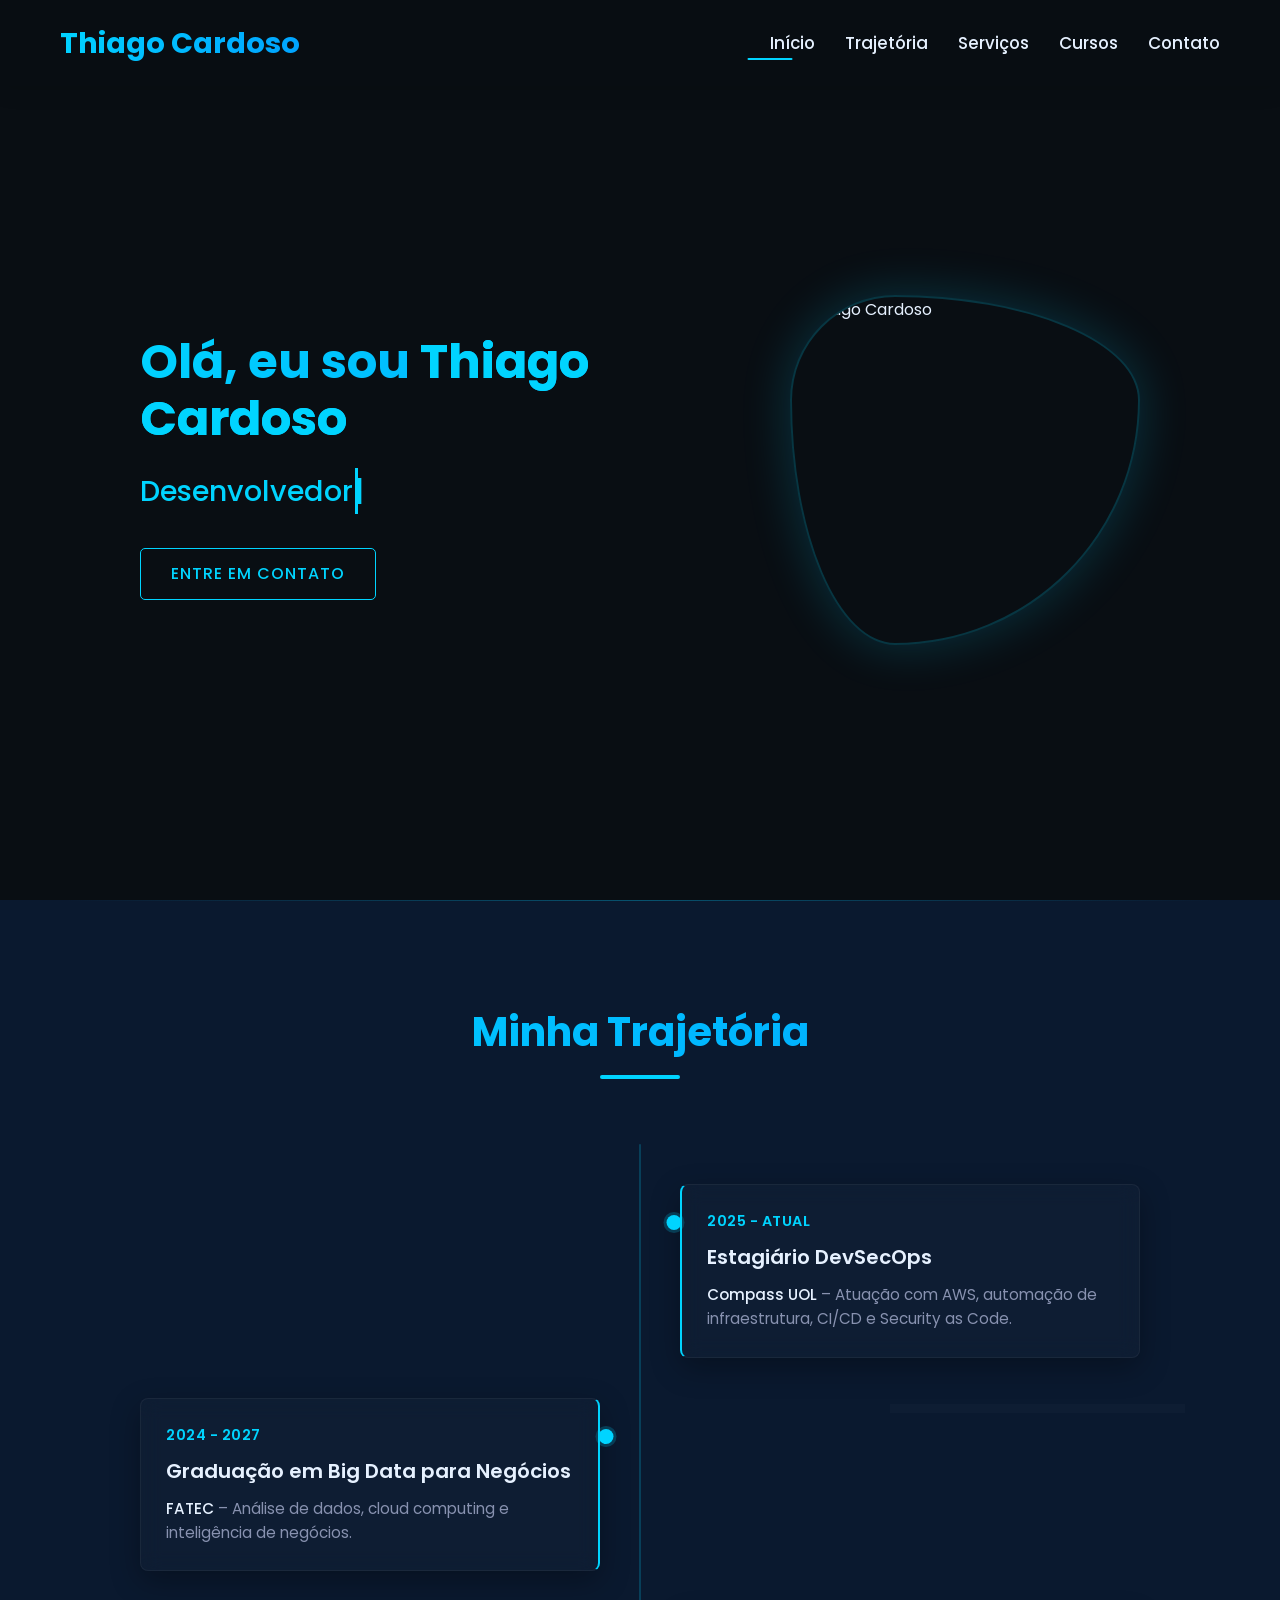
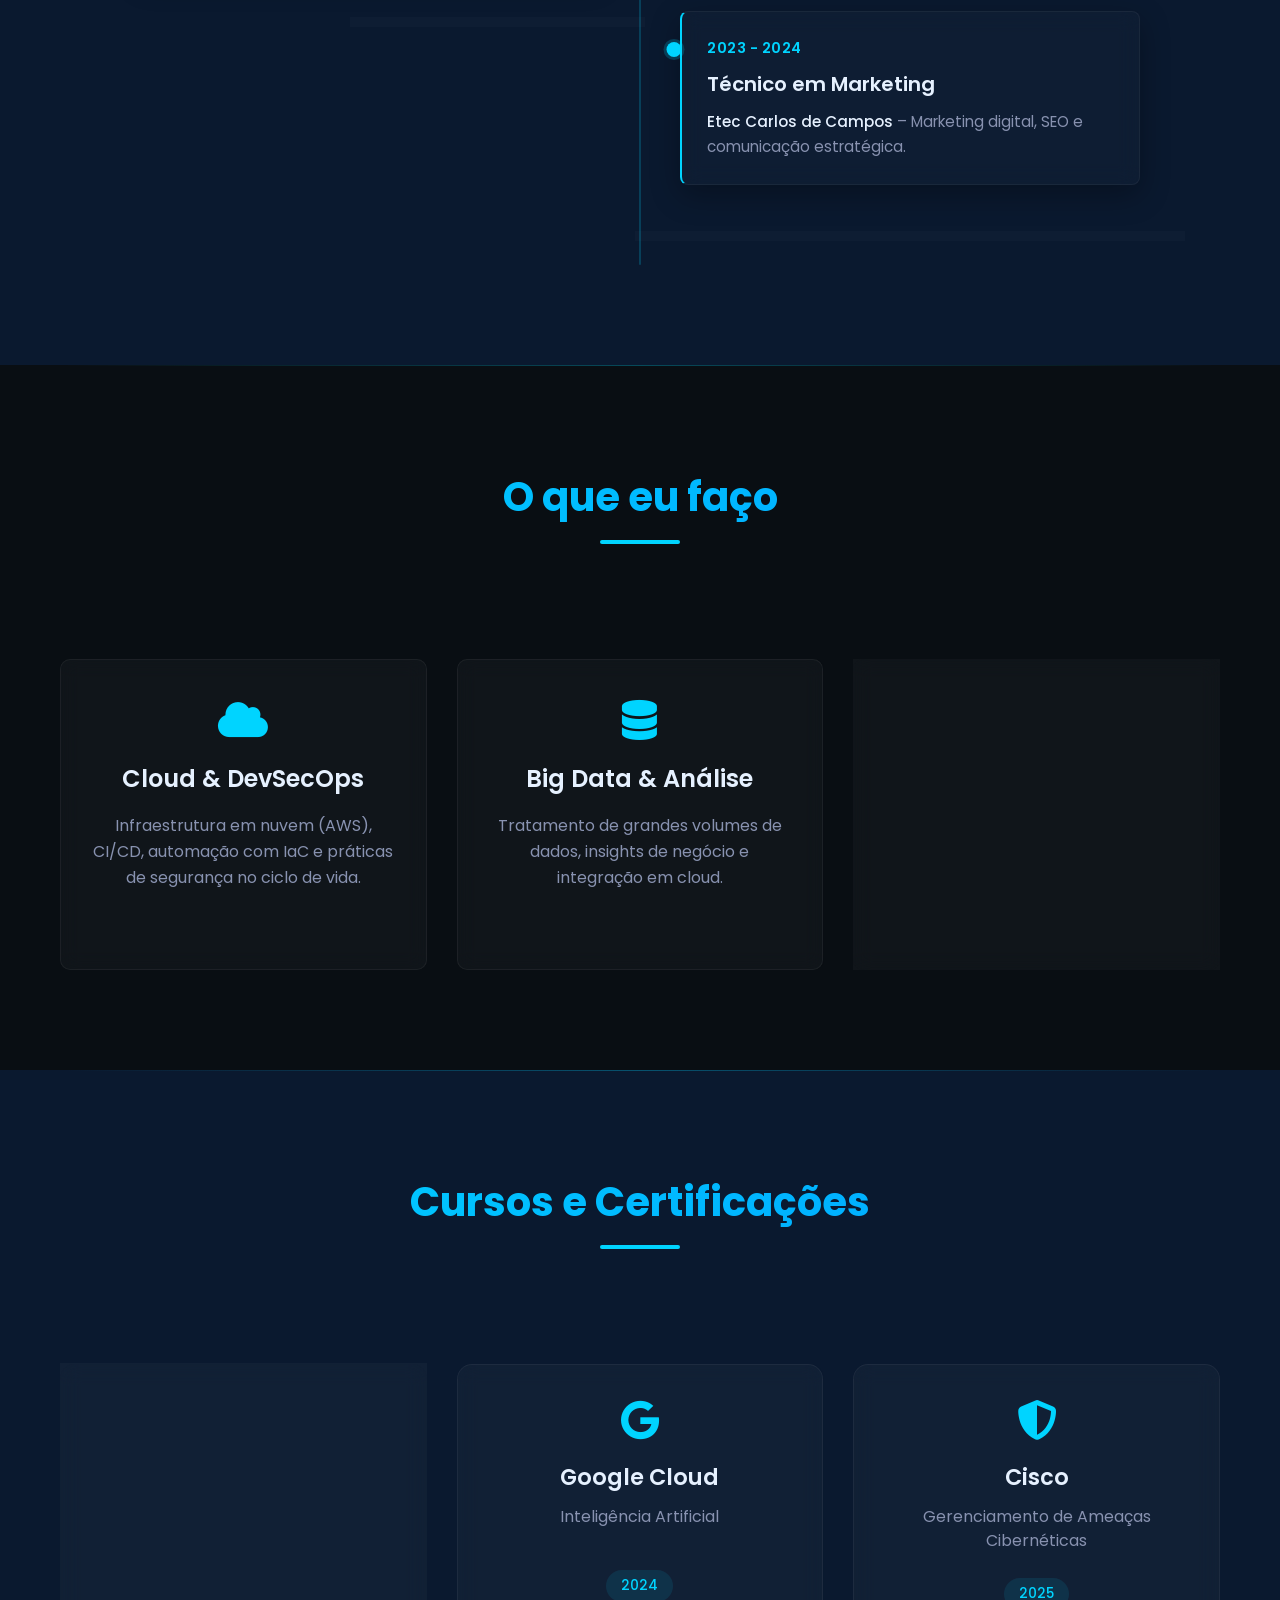
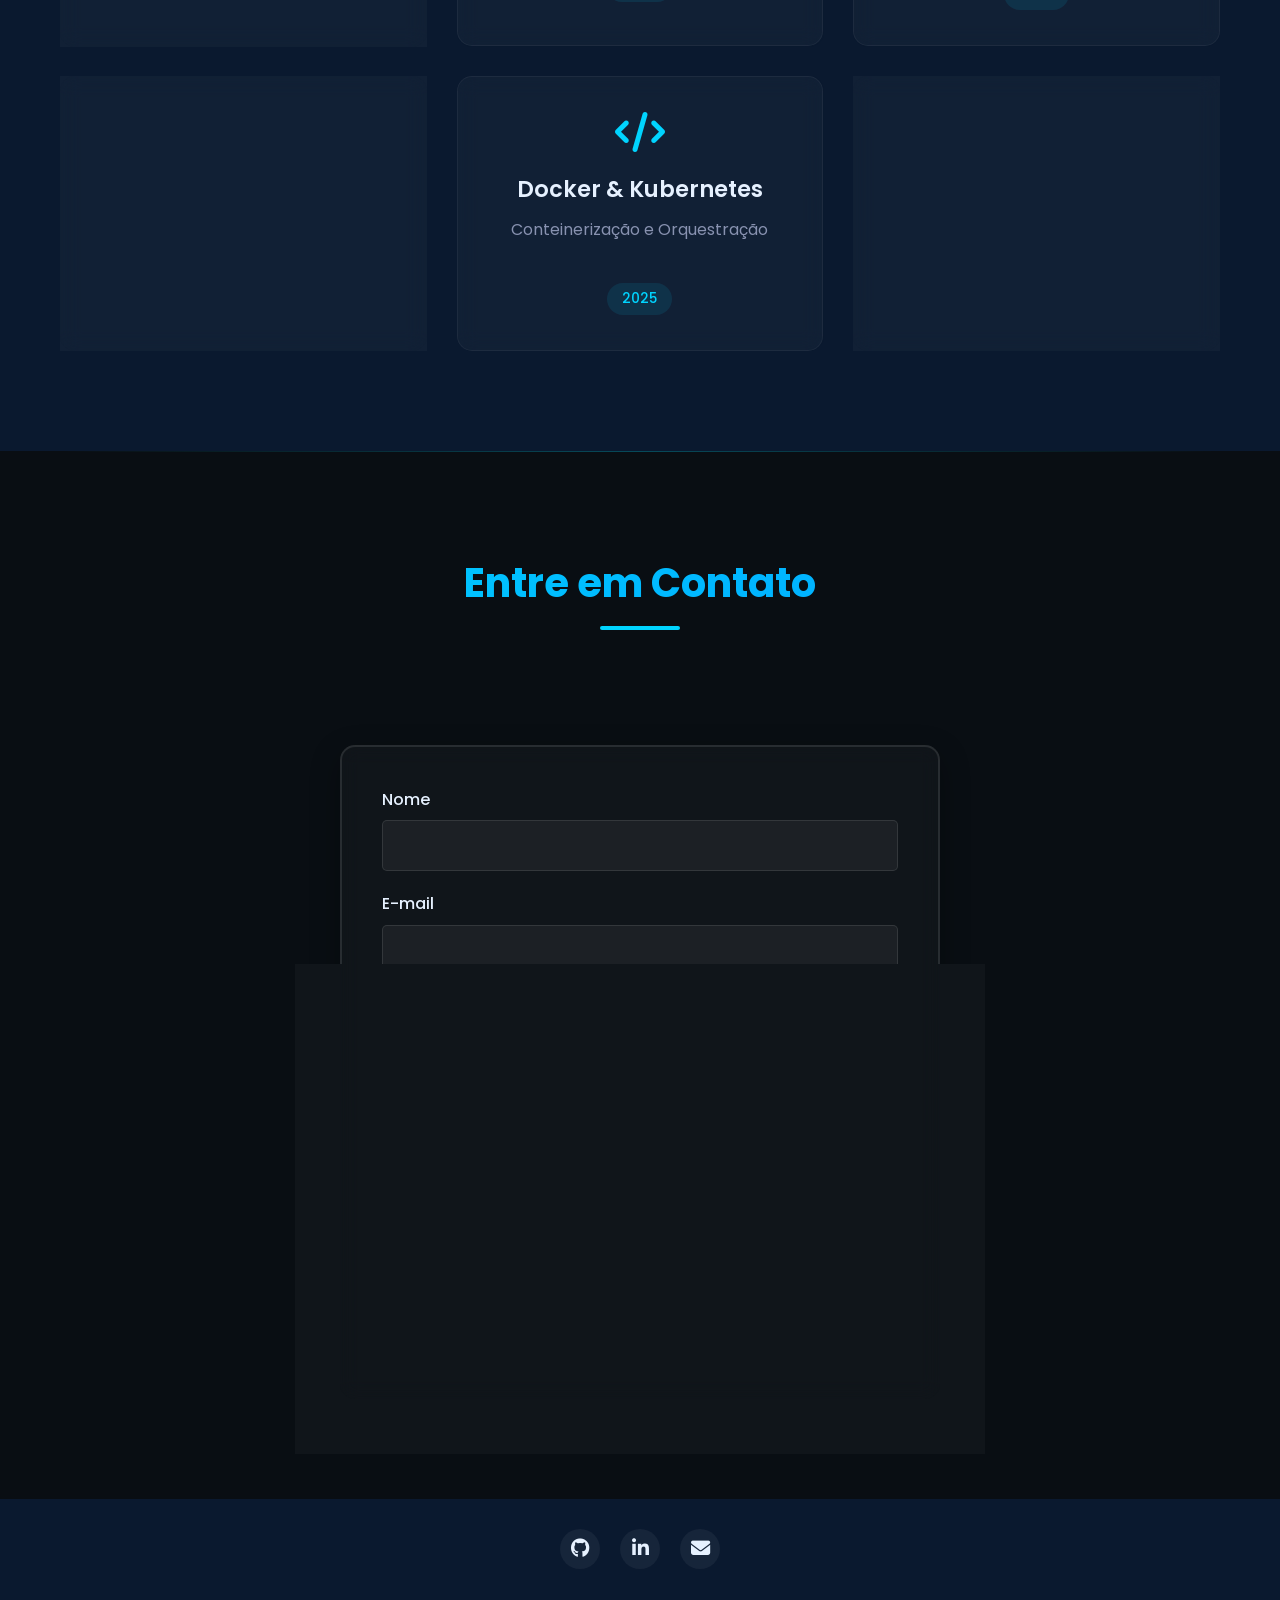
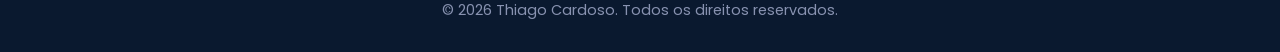
==== index_backup.html @ 18254c47 "Atualização: Remoção do formulário de contato e adição de canais diretos" ====
<!DOCTYPE html>
<html lang="pt-BR">
<head>
    <meta charset="UTF-8">
    <meta name="viewport" content="width=device-width, initial-scale=1.0">
    <title>Thiago Cardoso - Portfólio Profissional</title>
    <meta name="description" content="Portfólio de Thiago Cardoso - Desenvolvedor DevSecOps e Especialista em Cloud">
    
    <!-- Font Awesome -->
    <link rel="stylesheet" href="https://cdnjs.cloudflare.com/ajax/libs/font-awesome/6.4.0/css/all.min.css">
    
    <!-- Google Fonts -->
    <link href="https://fonts.googleapis.com/css2?family=Poppins:wght@300;400;500;600;700&display=swap" rel="stylesheet">
    
    <style>
        /* Reset e Variáveis */
        :root {
            --primary: #00d4ff;
            --secondary: #090e13;
            --dark: #0a192f;
            --light: #e6f1ff;
            --gray: #8892b0;
            --transition: all 0.3s cubic-bezier(0.4, 0, 0.2, 1);
            --shadow: 0 10px 30px rgba(0, 0, 0, 0.3);
            --gradient: linear-gradient(135deg, #00d4ff, #00a1ff);
        }

        /* Tema Claro */
        [data-theme="light"] {
            --secondary: #ffffff;
            --dark: #f8f9fa;
            --light: #2c3e50;
            --gray: #6c757d;
            --shadow: 0 10px 30px rgba(0, 0, 0, 0.1);
        }

        * {
            margin: 0;
            padding: 0;
            box-sizing: border-box;
        }

        html {
            scroll-behavior: smooth;
            scroll-padding-top: 80px;
        }

        body {
            font-family: 'Poppins', sans-serif;
            line-height: 1.6;
            color: var(--light);
            background-color: var(--secondary);
            overflow-x: hidden;
            transition: var(--transition);
        }

        /* Loading Screen */
        .loading-screen {
            position: fixed;
            top: 0;
            left: 0;
            width: 100%;
            height: 100%;
            background: var(--secondary);
            display: flex;
            justify-content: center;
            align-items: center;
            z-index: 9999;
            transition: opacity 0.5s ease, visibility 0.5s ease;
        }

        .loading-screen.hidden {
            opacity: 0;
            visibility: hidden;
        }

        .loader {
            width: 50px;
            height: 50px;
            border: 3px solid rgba(0, 212, 255, 0.3);
            border-top: 3px solid var(--primary);
            border-radius: 50%;
            animation: spin 1s linear infinite;
        }

        @keyframes spin {
            0% { transform: rotate(0deg); }
            100% { transform: rotate(360deg); }
        }

        /* Scroll Progress */
        .scroll-progress {
            position: fixed;
            top: 0;
            left: 0;
            width: 0%;
            height: 3px;
            background: var(--gradient);
            z-index: 1001;
            transition: width 0.1s ease;
        }

        /* Theme Toggle */
        .theme-toggle {
            position: fixed;
            top: 50%;
            right: 20px;
            transform: translateY(-50%);
            width: 50px;
            height: 50px;
            border-radius: 50%;
            background: var(--primary);
            border: none;
            color: var(--dark);
            font-size: 1.2rem;
            cursor: pointer;
            z-index: 1000;
            transition: var(--transition);
            box-shadow: var(--shadow);
            display: flex;
            align-items: center;
            justify-content: center;
        }

        .theme-toggle:hover {
            transform: translateY(-50%) scale(1.1);
            box-shadow: 0 15px 40px rgba(0, 212, 255, 0.4);
        }

        a {
            text-decoration: none;
            color: inherit;
        }

        ul {
            list-style: none;
        }

        .container {
            max-width: 1200px;
            margin: 0 auto;
            padding: 0 20px;
        }

        /* Botões Melhorados */
        .btn {
            display: inline-block;
            padding: 14px 32px;
            background: transparent;
            color: var(--primary);
            border: 2px solid var(--primary);
            border-radius: 8px;
            font-size: 1rem;
            font-weight: 600;
            cursor: pointer;
            transition: var(--transition);
            text-transform: uppercase;
            letter-spacing: 1px;
            position: relative;
            overflow: hidden;
            z-index: 1;
        }

        .btn::before {
            content: '';
            position: absolute;
            top: 0;
            left: -100%;
            width: 100%;
            height: 100%;
            background: var(--gradient);
            transition: left 0.3s ease;
            z-index: -1;
        }

        .btn:hover::before {
            left: 0;
        }

        .btn:hover {
            color: white;
            transform: translateY(-3px);
            box-shadow: 0 10px 25px rgba(0, 212, 255, 0.3);
        }

        .btn:active {
            transform: translateY(-1px);
        }

        section {
            padding: 120px 0;
            position: relative;
            overflow: hidden;
        }

        /* Parallax Background */
        .parallax-bg {
            position: absolute;
            top: 0;
            left: 0;
            width: 100%;
            height: 120%;
            background: radial-gradient(circle at 50% 50%, rgba(0, 212, 255, 0.05) 0%, transparent 70%);
            z-index: -1;
            transition: transform 0.1s ease;
            pointer-events: none;
        }

        /* Animações de Entrada */
        .fade-in {
            opacity: 0;
            transform: translateY(30px);
            transition: all 0.8s cubic-bezier(0.4, 0, 0.2, 1);
        }

        .fade-in.visible {
            opacity: 1;
            transform: translateY(0);
        }

        .slide-left {
            opacity: 0;
            transform: translateX(-50px);
            transition: all 0.8s cubic-bezier(0.4, 0, 0.2, 1);
        }

        .slide-left.visible {
            opacity: 1;
            transform: translateX(0);
        }

        .slide-right {
            opacity: 0;
            transform: translateX(50px);
            transition: all 0.8s cubic-bezier(0.4, 0, 0.2, 1);
        }

        .slide-right.visible {
            opacity: 1;
            transform: translateX(0);
        }

        .scale-in {
            opacity: 0;
            transform: scale(0.8);
            transition: all 0.8s cubic-bezier(0.4, 0, 0.2, 1);
        }

        .scale-in.visible {
            opacity: 1;
            transform: scale(1);
        }

        .section-title {
            font-size: 2.8rem;
            text-align: center;
            margin-bottom: 80px;
            position: relative;
            background: var(--gradient);
            -webkit-background-clip: text;
            background-clip: text;
            color: transparent;
            display: inline-block;
            width: 100%;
        }

        .section-title::after {
            content: '';
            position: absolute;
            bottom: -20px;
            left: 50%;
            transform: translateX(-50%);
            width: 100px;
            height: 4px;
            background: var(--gradient);
            border-radius: 2px;
        }

        /* Navegação Melhorada */
        header {
            position: fixed;
            top: 0;
            left: 0;
            width: 100%;
            z-index: 1000;
            background: rgba(9, 14, 19, 0.95);
            backdrop-filter: blur(15px);
            -webkit-backdrop-filter: blur(15px);
            box-shadow: 0 5px 30px rgba(0, 0, 0, 0.1);
            transition: var(--transition);
        }

        [data-theme="light"] header {
            background: rgba(255, 255, 255, 0.95);
            box-shadow: 0 5px 30px rgba(0, 0, 0, 0.1);
        }

        .navbar {
            display: flex;
            justify-content: space-between;
            align-items: center;
            padding: 20px 0;
        }

        .logo {
            font-size: 2rem;
            font-weight: 700;
            background: var(--gradient);
            -webkit-background-clip: text;
            background-clip: text;
            color: transparent;
            transition: var(--transition);
            z-index: 10;
        }

        .nav-links {
            display: flex;
            gap: 40px;
            transition: var(--transition);
        }

        .nav-links a {
            color: var(--light);
            font-weight: 500;
            position: relative;
            padding: 8px 0;
            transition: var(--transition);
            font-size: 1.05rem;
        }

        .nav-links a::after {
            content: '';
            position: absolute;
            bottom: 0;
            left: 50%;
            transform: translateX(-50%);
            width: 0;
            height: 3px;
            background: var(--gradient);
            border-radius: 2px;
            transition: var(--transition);
        }

        .nav-links a:hover::after,
        .nav-links a.active::after {
            width: 100%;
        }

        .nav-links a:hover {
            color: var(--primary);
        }

        /* Seção Home */
        #home {
            min-height: 100vh;
            display: flex;
            align-items: center;
            padding: 140px 0 100px;
            position: relative;
            overflow: hidden;
        }

        .home-content {
            display: flex;
            align-items: center;
            justify-content: space-between;
            gap: 60px;
            position: relative;
            z-index: 1;
        }

        .home-text {
            flex: 1;
            max-width: 600px;
        }

        .home-text h1 {
            font-size: 3.5rem;
            margin-bottom: 25px;
            line-height: 1.2;
            background: var(--gradient);
            -webkit-background-clip: text;
            background-clip: text;
            color: transparent;
        }

        .typing-text {
            font-size: 2rem;
            color: var(--primary);
            margin: 25px 0 35px 0;
            min-height: 70px;
            font-weight: 500;
        }

        .cursor {
            display: inline-block;
            width: 3px;
            background-color: var(--primary);
            margin-left: 2px;
            animation: blink 1s infinite;
        }

        @keyframes blink {
            0%, 50% { opacity: 1; }
            51%, 100% { opacity: 0; }
        }

        .home-image {
            flex-shrink: 0;
            width: 380px;
            height: 380px;
            border-radius: 30% 70% 70% 30% / 30% 30% 70% 70%;
            overflow: hidden;
            position: relative;
            box-shadow: 0 0 60px rgba(0, 212, 255, 0.3);
            animation: morph 8s ease-in-out infinite, float 6s ease-in-out infinite;
            border: 2px solid rgba(0, 212, 255, 0.2);
        }

        .home-image img {
            width: 100%;
            height: 100%;
            object-fit: cover;
            transition: transform 0.5s ease;
        }

        .home-image:hover img {
            transform: scale(1.05);
        }

        /* Seção Timeline */
        #trajetoria {
            background-color: var(--dark);
            position: relative;
        }

        .timeline {
            position: relative;
            max-width: 1000px;
            margin: 0 auto;
            padding: 60px 0;
        }

        .timeline::before {
            content: '';
            position: absolute;
            width: 4px;
            background: var(--gradient);
            top: 0;
            bottom: 0;
            left: 50%;
            transform: translateX(-50%);
            border-radius: 2px;
        }

        .timeline-item {
            position: relative;
            margin-bottom: 50px;
            width: 100%;
            opacity: 0;
            transform: translateY(30px);
            transition: all 0.8s cubic-bezier(0.4, 0, 0.2, 1);
        }

        .timeline-item.visible {
            opacity: 1;
            transform: translateY(0);
        }

        .timeline-content {
            position: relative;
            width: calc(50% - 50px);
            padding: 30px;
            background: rgba(255, 255, 255, 0.03);
            border-radius: 15px;
            backdrop-filter: blur(15px);
            -webkit-backdrop-filter: blur(15px);
            border: 2px solid rgba(255, 255, 255, 0.1);
            transition: var(--transition);
            box-shadow: var(--shadow);
        }

        .timeline-item:nth-child(odd) .timeline-content {
            margin-left: auto;
            border-left: 2px solid var(--primary);
        }

        .timeline-item:nth-child(even) .timeline-content {
            margin-right: auto;
            border-right: 2px solid var(--primary);
        }

        .timeline-content::before {
            content: '';
            position: absolute;
            width: 20px;
            height: 20px;
            background: var(--primary);
            border-radius: 50%;
            top: 35px;
            z-index: 1;
            box-shadow: 0 0 0 4px var(--secondary), 0 0 0 8px var(--primary);
        }

        .timeline-item:nth-child(odd) .timeline-content::before {
            left: -36px;
        }

        .timeline-item:nth-child(even) .timeline-content::before {
            right: -36px;
        }

        .timeline-date {
            color: var(--primary);
            font-weight: 600;
            font-size: 0.9rem;
            margin-bottom: 10px;
            display: block;
            letter-spacing: 1px;
        }

        .timeline-content h3 {
            color: var(--light);
            font-size: 1.4rem;
            margin-bottom: 15px;
            font-weight: 600;
        }

        .timeline-content p {
            color: var(--gray);
            font-size: 1rem;
            line-height: 1.6;
            margin: 0;
        }

        .timeline-content strong {
            color: var(--light);
            font-weight: 500;
        }

        .timeline-content:hover {
            transform: translateY(-5px);
            box-shadow: 0 15px 30px rgba(0, 0, 0, 0.2);
            border-color: var(--primary);
        }

        /* Seção Serviços */
        #servicos {
            padding: 120px 0;
            position: relative;
            overflow: hidden;
        }

        .services-grid {
            display: grid;
            grid-template-columns: repeat(auto-fit, minmax(300px, 1fr));
            gap: 30px;
            margin-top: 60px;
        }

        .service-card {
            background: rgba(255, 255, 255, 0.03);
            border-radius: 15px;
            padding: 50px 30px;
            text-align: center;
            transition: var(--transition);
            border: 2px solid rgba(255, 255, 255, 0.1);
            position: relative;
            overflow: hidden;
            backdrop-filter: blur(10px);
            -webkit-backdrop-filter: blur(10px);
        }

        .service-card::before {
            content: '';
            position: absolute;
            top: 0;
            left: -100%;
            width: 100%;
            height: 100%;
            background: linear-gradient(90deg, transparent, rgba(0, 212, 255, 0.1), transparent);
            transition: 0.5s;
        }

        .service-card:hover::before {
            left: 100%;
        }

        .service-card:hover {
            transform: translateY(-10px);
            box-shadow: 0 15px 35px rgba(0, 0, 0, 0.3);
            border-color: var(--primary);
        }

        .service-card i {
            font-size: 3rem;
            color: var(--primary);
            margin-bottom: 25px;
            transition: var(--transition);
            display: inline-block;
        }

        .service-card:hover i {
            transform: scale(1.2) rotate(5deg);
        }

        .service-card h3 {
            font-size: 1.5rem;
            margin-bottom: 20px;
            color: var(--light);
            font-weight: 600;
        }

        .service-card p {
            color: var(--gray);
            line-height: 1.6;
            font-size: 1rem;
        }

        /* Seção Cursos */
        #cursos {
            background-color: var(--dark);
            padding: 120px 0;
            position: relative;
            overflow: hidden;
        }

        .courses-grid {
            display: grid;
            grid-template-columns: repeat(auto-fill, minmax(300px, 1fr));
            gap: 30px;
            margin-top: 60px;
        }

        .course-card {
            background: rgba(255, 255, 255, 0.03);
            border-radius: 15px;
            padding: 40px 30px;
            text-align: center;
            transition: var(--transition);
            border: 2px solid rgba(255, 255, 255, 0.1);
            position: relative;
            overflow: hidden;
            backdrop-filter: blur(10px);
            -webkit-backdrop-filter: blur(10px);
        }

        .course-card::before {
            content: '';
            position: absolute;
            top: 0;
            left: 0;
            width: 100%;
            height: 4px;
            background: var(--gradient);
            transform: scaleX(0);
            transition: transform 0.3s ease;
        }

        .course-card:hover {
            transform: translateY(-10px);
            box-shadow: 0 15px 35px rgba(0, 0, 0, 0.3);
            border-color: var(--primary);
        }

        .course-card:hover::before {
            transform: scaleX(1);
        }

        .course-card i {
            font-size: 2.5rem;
            color: var(--primary);
            margin-bottom: 20px;
            transition: var(--transition);
            display: inline-block;
        }

        .course-card:hover i {
            transform: scale(1.1) rotate(5deg);
        }

        .course-card h3 {
            font-size: 1.4rem;
            margin-bottom: 15px;
            color: var(--light);
            font-weight: 600;
        }

        .course-card p {
            color: var(--gray);
            font-size: 1rem;
            margin-bottom: 20px;
            line-height: 1.6;
        }

        .course-date {
            display: inline-block;
            background: rgba(0, 212, 255, 0.1);
            color: var(--primary);
            padding: 6px 18px;
            border-radius: 20px;
            font-size: 0.85rem;
            font-weight: 500;
            margin-top: 10px;
            transition: var(--transition);
        }

        .course-card:hover .course-date {
            background: rgba(0, 212, 255, 0.2);
        }

        /* Seção Contato */
        #contato {
            padding: 120px 0;
            position: relative;
            overflow: hidden;
        }

        .contact-form {
            max-width: 600px;
            margin: 0 auto;
            margin-top: 50px;
            background: rgba(255, 255, 255, 0.03);
            padding: 40px;
            border-radius: 15px;
            border: 2px solid rgba(255, 255, 255, 0.1);
            backdrop-filter: blur(10px);
            -webkit-backdrop-filter: blur(10px);
            box-shadow: var(--shadow);
        }

        .form-group {
            margin-bottom: 25px;
        }

        .form-group label {
            display: block;
            margin-bottom: 10px;
            color: var(--light);
            font-weight: 500;
            font-size: 1rem;
        }

        .form-control {
            width: 100%;
            padding: 14px 18px;
            background: rgba(255, 255, 255, 0.05);
            border: 2px solid rgba(255, 255, 255, 0.1);
            border-radius: 8px;
            color: var(--light);
            font-family: 'Poppins', sans-serif;
            transition: var(--transition);
            font-size: 1rem;
        }

        .form-control:focus {
            outline: none;
            border-color: var(--primary);
            box-shadow: 0 0 0 3px rgba(0, 212, 255, 0.2);
            background: rgba(255, 255, 255, 0.08);
        }

        textarea.form-control {
            min-height: 150px;
            resize: vertical;
        }

        /* Rodapé */
        footer {
            background-color: var(--dark);
            padding: 50px 0 30px;
            text-align: center;
            position: relative;
            overflow: hidden;
        }

        .social-links {
            display: flex;
            justify-content: center;
            gap: 20px;
            margin-bottom: 30px;
        }

        .social-links a {
            display: flex;
            align-items: center;
            justify-content: center;
            width: 50px;
            height: 50px;
            background: rgba(255, 255, 255, 0.05);
            border-radius: 50%;
            color: var(--light);
            font-size: 1.3rem;
            transition: var(--transition);
            position: relative;
            overflow: hidden;
        }

        .social-links a::before {
            content: '';
            position: absolute;
            top: 0;
            left: 0;
            width: 100%;
            height: 100%;
            background: var(--gradient);
            opacity: 0;
            transition: var(--transition);
            z-index: -1;
        }

        .social-links a:hover {
            color: white;
            transform: translateY(-5px);
            box-shadow: 0 10px 20px rgba(0, 0, 0, 0.2);
        }

        .social-links a:hover::before {
            opacity: 1;
        }

        .copyright {
            color: var(--gray);
            font-size: 0.9rem;
            margin-top: 30px;
        }

        /* Animações */
        @keyframes morph {
            0% { border-radius: 30% 70% 70% 30% / 30% 30% 70% 70%; }
            50% { border-radius: 70% 30% 30% 70% / 70% 70% 30% 30%; }
            100% { border-radius: 30% 70% 70% 30% / 30% 30% 70% 70%; }
        }

        @keyframes float {
            0%, 100% { transform: translateY(0); }
            50% { transform: translateY(-15px); }
        }

        /* Responsivo */
        @media (max-width: 1200px) {
            .container {
                padding: 0 40px;
            }
        }

        @media (max-width: 992px) {
            .theme-toggle {
                top: 100px;
                right: 15px;
                width: 45px;
                height: 45px;
                font-size: 1.1rem;
            }

            .home-content {
                flex-direction: column-reverse;
                text-align: center;
                gap: 40px;
            }

            .home-text {
                max-width: 100%;
                display: flex;
                flex-direction: column;
                align-items: center;
            }

            .home-text h1 {
                font-size: 3rem;
            }

            .typing-text {
                font-size: 1.8rem;
                margin: 20px 0 30px;
            }

            .home-image {
                margin-bottom: 20px;
                width: 320px;
                height: 320px;
            }

            .timeline::before {
                left: 40px;
            }

            .timeline-item {
                padding-left: 70px;
            }

            .timeline-content {
                width: 100%;
                margin-left: 0 !important;
                margin-right: 0 !important;
            }

            .timeline-item:nth-child(odd) .timeline-content::before {
                left: -36px;
            }

            .timeline-item:nth-child(even) .timeline-content {
                margin-left: 0;
            }

            .timeline-item:nth-child(even) .timeline-content::before {
                left: -36px;
            }
        }

        @media (max-width: 768px) {
            .section-title {
                font-size: 2.4rem;
                margin-bottom: 60px;
            }

            .hamburger {
                display: flex;
                flex-direction: column;
                justify-content: space-between;
                width: 30px;
                height: 21px;
                cursor: pointer;
                z-index: 1001;
            }

            .hamburger span {
                display: block;
                width: 100%;
                height: 3px;
                background: var(--primary);
                border-radius: 3px;
                transition: var(--transition);
            }

            .hamburger.active span:nth-child(1) {
                transform: translateY(9px) rotate(45deg);
            }

            .hamburger.active span:nth-child(2) {
                opacity: 0;
            }

            .hamburger.active span:nth-child(3) {
                transform: translateY(-9px) rotate(-45deg);
            }

            .nav-links {
                position: fixed;
                top: 0;
                right: -100%;
                width: 80%;
                max-width: 300px;
                height: 100vh;
                background: var(--dark);
                flex-direction: column;
                justify-content: center;
                align-items: center;
                transition: var(--transition);
                z-index: 1000;
                box-shadow: -5px 0 15px rgba(0, 0, 0, 0.2);
                padding: 80px 0;
            }

            [data-theme="light"] .nav-links {
                background: white;
            }

            .nav-links.active {
                right: 0;
            }

            .nav-links li {
                margin: 15px 0;
            }

            .home-text h1 {
                font-size: 2.5rem;
            }

            .typing-text {
                font-size: 1.6rem;
            }

            .services-grid,
            .courses-grid {
                grid-template-columns: 1fr;
            }

            .contact-form {
                padding: 30px 25px;
            }
        }

        @media (max-width: 576px) {
            .section-title {
                font-size: 2rem;
                margin-bottom: 50px;
            }

            .home-text h1 {
                font-size: 2.2rem;
            }

            .typing-text {
                font-size: 1.4rem;
                min-height: 60px;
            }

            .home-image {
                width: 280px;
                height: 280px;
            }

            .btn {
                width: 100%;
                text-align: center;
            }

            .timeline::before {
                left: 30px;
            }

            .timeline-item {
                padding-left: 60px;
            }

            .timeline-content {
                padding: 25px 20px;
            }

            .timeline-item:nth-child(odd) .timeline-content::before,
            .timeline-item:nth-child(even) .timeline-content::before {
                left: -31px;
                width: 16px;
                height: 16px;
            }

            .social-links a {
                width: 45px;
                height: 45px;
                font-size: 1.2rem;
            }
        }

        @media (max-width: 400px) {
            .container {
                padding: 0 20px;
            }

            .home-text h1 {
                font-size: 2rem;
            }

            .typing-text {
                font-size: 1.2rem;
            }

            .home-image {
                width: 250px;
                height: 250px;
            }
        }
    <meta charset="UTF-8">
    <meta name="viewport" content="width=device-width, initial-scale=1.0">
    <title>Thiago Cardoso - Portfólio Profissional</title>
    <meta name="description" content="Portfólio de Thiago Cardoso - Desenvolvedor DevSecOps e Especialista em Cloud">
    
    <!-- Font Awesome -->
    <link rel="stylesheet" href="https://cdnjs.cloudflare.com/ajax/libs/font-awesome/6.4.0/css/all.min.css">
    
    <!-- Google Fonts -->
    <link href="https://fonts.googleapis.com/css2?family=Poppins:wght@300;400;500;600;700&display=swap" rel="stylesheet">
    
    <style>
        /* Reset e Variáveis */
        :root {
            --primary: #00d4ff;
            --secondary: #090e13;
            --dark: #0a192f;
            --light: #e6f1ff;
            --gray: #8892b0;
            --transition: all 0.3s ease-in-out;
        }

        * {
            margin: 0;
            padding: 0;
            box-sizing: border-box;
        }

        html {
            scroll-behavior: smooth;
        }

        body {
            font-family: 'Poppins', sans-serif;
            line-height: 1.6;
            color: var(--light);
            background-color: var(--secondary);
            overflow-x: hidden;
        }

        a {
            text-decoration: none;
            color: inherit;
        }

        ul {
            list-style: none;
        }

        .container {
            max-width: 1200px;
            margin: 0 auto;
            padding: 0 20px;
        }

        .btn {
            display: inline-block;
            padding: 12px 30px;
            background: transparent;
            color: var(--primary);
            border: 1px solid var(--primary);
            border-radius: 5px;
            font-size: 1rem;
            font-weight: 500;
            cursor: pointer;
            transition: var(--transition);
            text-transform: uppercase;
            letter-spacing: 1px;
        }

        .btn:hover {
            background: rgba(0, 212, 255, 0.1);
            transform: translateY(-3px);
        }

        section {
            padding: 100px 0;
            position: relative;
            overflow: hidden;
        }

        /* Efeito de transição suave entre as seções */
        section {
            position: relative;
            z-index: 1;
            transition: all 0.5s ease;
        }

        /* Linha sutil entre as seções */
        section + section::before {
            content: '';
            position: absolute;
            top: 0;
            left: 50%;
            transform: translateX(-50%);
            width: 90%;
            height: 1px;
            background: linear-gradient(90deg, 
                transparent, 
                rgba(0, 212, 255, 0.3), 
                transparent
            );
        }

        /* Efeito sutil ao passar o mouse */
        section::after {
            content: '';
            position: absolute;
            top: 0;
            left: 0;
            right: 0;
            bottom: 0;
            background: linear-gradient(
                to bottom,
                transparent 0%,
                rgba(0, 212, 255, 0.03) 15%,
                transparent 30%
            );
            opacity: 0;
            transition: opacity 0.5s ease;
            pointer-events: none;
            z-index: -1;
        }

        section:hover::after {
            opacity: 1;
        }

        /* Remover efeito da primeira e última seção */
        #home::before,
        #contato::after {
            display: none;
        }

        .section-title {
            font-size: 2.5rem;
            text-align: center;
            margin-bottom: 80px;
            position: relative;
        }

        .section-title::after {
            content: '';
            position: absolute;
            bottom: -15px;
            left: 50%;
            transform: translateX(-50%);
            width: 80px;
            height: 4px;
            background: var(--primary);
            border-radius: 2px;
        }

        /* Navegação */
        header {
            position: fixed;
            top: 0;
            left: 0;
            width: 100%;
            z-index: 1000;
            background-color: rgba(9, 14, 19, 0.9);
            backdrop-filter: blur(10px);
            box-shadow: 0 5px 20px rgba(0, 0, 0, 0.1);
            transition: var(--transition);
        }

        .navbar {
            display: flex;
            justify-content: space-between;
            align-items: center;
            padding: 20px 0;
        }

        .logo {
            font-size: 1.8rem;
            font-weight: 700;
            background: linear-gradient(120deg, #00d4ff, #00a1ff);
            -webkit-background-clip: text;
            background-clip: text;
            color: transparent;
            transition: var(--transition);
        }

        .nav-links {
            display: flex;
            gap: 30px;
        }

        .nav-links a {
            color: var(--light);
            font-weight: 500;
            position: relative;
            padding: 5px 0;
        }

        .nav-links a::after {
            content: '';
            position: absolute;
            bottom: 0;
            left: 0;
            width: 0;
            height: 2px;
            background: var(--primary);
            transition: var(--transition);
        }

        .nav-links a:hover::after,
        .nav-links a.active::after {
            width: 100%;
        }

        .hamburger {
            display: none;
            flex-direction: column;
            justify-content: space-between;
            width: 30px;
            height: 21px;
            cursor: pointer;
            z-index: 1001;
        }

        .hamburger span {
            display: block;
            width: 100%;
            height: 3px;
            background: var(--primary);
            border-radius: 3px;
            transition: var(--transition);
        }

        .hamburger.active span:nth-child(1) {
            transform: translateY(9px) rotate(45deg);
        }

        .hamburger.active span:nth-child(2) {
            opacity: 0;
        }

        .hamburger.active span:nth-child(3) {
            transform: translateY(-9px) rotate(-45deg);
        }

        /* Seção Home */
        #home {
            min-height: 100vh;
            display: flex;
            align-items: center;
            padding: 120px 0 80px;
            position: relative;
            overflow: hidden;
        }

        .home-content {
            display: flex;
            align-items: center;
            justify-content: space-between;
            gap: 50px;
        }

        .home-text {
            flex: 1;
            max-width: 600px;
        }

        .home-text h1 {
            font-size: 3rem;
            margin-bottom: 20px;
            line-height: 1.2;
        }

        .home-text h1 span {
            color: var(--primary);
        }

        .typing-text {
            font-size: 1.8rem;
            color: var(--primary);
            margin: 20px 0;
            min-height: 60px;
        }

        .home-image {
            flex-shrink: 0;
            width: 350px;
            height: 350px;
            border-radius: 30% 70% 70% 30% / 30% 30% 70% 70%;
            overflow: hidden;
            position: relative;
            box-shadow: 0 0 50px rgba(0, 212, 255, 0.2);
            animation: morph 8s ease-in-out infinite;
        }

        .home-image img {
            width: 100%;
            height: 100%;
            object-fit: cover;
        }

        /* Seção Trajetória */
        #trajetoria {
            background-color: var(--dark);
        }

        /* Seção Timeline - Estilo Minimalista */
        .timeline {
            position: relative;
            max-width: 1000px;
            margin: 0 auto;
            padding: 40px 0;
        }

        .timeline::before {
            content: '';
            position: absolute;
            width: 2px;
            background: rgba(0, 212, 255, 0.2);
            top: 0;
            bottom: 0;
            left: 50%;
            transform: translateX(-50%);
        }

        .timeline-item {
            position: relative;
            margin-bottom: 40px;
            width: 100%;
            opacity: 0;
            transform: translateY(20px);
            transition: all 0.6s cubic-bezier(0.4, 0, 0.2, 1);
        }

        .timeline-item.visible {
            opacity: 1;
            transform: translateY(0);
        }

        .timeline-content {
            position: relative;
            width: calc(50% - 40px);
            padding: 25px;
            background: rgba(255, 255, 255, 0.02);
            border-radius: 8px;
            backdrop-filter: blur(10px);
            border: 1px solid rgba(255, 255, 255, 0.05);
            transition: all 0.3s ease;
        }

        .timeline-item:nth-child(odd) .timeline-content {
            margin-left: auto;
            border-left: 2px solid var(--primary);
        }

        .timeline-item:nth-child(even) .timeline-content {
            margin-right: auto;
            border-right: 2px solid var(--primary);
        }

        .timeline-content::before {
            content: '';
            position: absolute;
            width: 15px;
            height: 15px;
            background: var(--primary);
            border-radius: 50%;
            top: 30px;
            z-index: 1;
            box-shadow: 0 0 0 3px rgba(0, 212, 255, 0.2);
        }

        .timeline-item:nth-child(odd) .timeline-content::before {
            left: -8px;
            transform: translateX(-50%);
        }

        .timeline-item:nth-child(even) .timeline-content::before {
            right: -8px;
            transform: translateX(50%);
        }

        .timeline-date {
            color: var(--primary);
            font-weight: 600;
            font-size: 0.9rem;
            margin-bottom: 8px;
            letter-spacing: 0.5px;
            text-transform: uppercase;
        }

        .timeline-content h3 {
            color: var(--light);
            font-size: 1.25rem;
            margin: 0 0 10px 0;
            font-weight: 600;
        }

        .timeline-content p {
            color: var(--gray);
            font-size: 0.95rem;
            line-height: 1.6;
            margin: 0;
        }

        .timeline-content strong {
            color: var(--light);
            font-weight: 500;
        }

        .timeline-content:hover {
            transform: translateY(-3px);
            box-shadow: 0 5px 20px rgba(0, 0, 0, 0.15);
            border-color: rgba(0, 212, 255, 0.3);
        }

        /* Estilos Responsivos */
        @media (max-width: 992px) {
            .timeline::before {
                left: 40px;
                transform: none;
            }

            .timeline-content {
                width: calc(100% - 80px);
                margin-left: 80px !important;
                margin-right: 0 !important;
                border-left: 2px solid var(--primary) !important;
                border-right: none !important;
            }

            .timeline-content::before {
                left: -8px !important;
                right: auto !important;
                transform: translateX(-50%) !important;
            }
        }

        @media (max-width: 576px) {
            .timeline {
                padding: 30px 0;
            }

            .timeline::before {
                left: 30px;
            }

            .timeline-content {
                width: calc(100% - 60px);
                margin-left: 60px !important;
                padding: 20px 15px;
            }

            .timeline-content h3 {
                font-size: 1.1rem;
            }

            .timeline-content p {
                font-size: 0.9rem;
            }
        }

        /* Seção Serviços */
        #servicos {
            padding: 100px 0;
        }

        .services-grid {
            display: grid;
            grid-template-columns: repeat(auto-fit, minmax(300px, 1fr));
            gap: 30px;
            margin-top: 50px;
        }

        .service-card {
            background: rgba(255, 255, 255, 0.03);
            border-radius: 10px;
            padding: 40px 30px;
            text-align: center;
            transition: var(--transition);
            border: 1px solid rgba(255, 255, 255, 0.05);
        }

        .service-card:hover {
            transform: translateY(-10px);
            box-shadow: 0 15px 35px rgba(0, 0, 0, 0.2);
            border-color: var(--primary);
        }

        .service-card i {
            font-size: 2.5rem;
            color: var(--primary);
            margin-bottom: 20px;
        }

        .service-card h3 {
            font-size: 1.5rem;
            margin-bottom: 15px;
            color: var(--light);
        }

        .service-card p {
            color: var(--gray);
            line-height: 1.6;
        }

        /* Seção Cursos */
        #cursos {
            background-color: var(--dark);
            padding: 100px 0;
        }

        .courses-grid {
            display: grid;
            grid-template-columns: repeat(auto-fill, minmax(300px, 1fr));
            gap: 30px;
            margin-top: 50px;
        }

        .course-card {
            background: rgba(255, 255, 255, 0.03);
            border-radius: 15px;
            padding: 35px 25px;
            text-align: center;
            transition: var(--transition);
            border: 1px solid rgba(255, 255, 255, 0.05);
            position: relative;
            overflow: hidden;
        }

        .course-card::before {
            content: '';
            position: absolute;
            top: 0;
            left: 0;
            width: 100%;
            height: 4px;
            background: linear-gradient(90deg, var(--primary), #00a1ff);
            transform: scaleX(0);
            transition: transform 0.3s ease;
        }

        .course-card:hover {
            transform: translateY(-10px);
            box-shadow: 0 15px 35px rgba(0, 0, 0, 0.3);
            border-color: var(--primary);
        }

        .course-card:hover::before {
            transform: scaleX(1);
        }

        .course-card i {
            font-size: 2.5rem;
            color: var(--primary);
            margin-bottom: 20px;
            transition: var(--transition);
        }

        .course-card:hover i {
            transform: scale(1.1);
        }

        .course-card h3 {
            font-size: 1.4rem;
            margin-bottom: 10px;
            color: var(--light);
            font-weight: 600;
        }

        .course-card p {
            color: var(--gray);
            font-size: 1rem;
            margin-bottom: 15px;
            min-height: 40px;
            line-height: 1.5;
        }

        .course-date {
            display: inline-block;
            background: rgba(0, 212, 255, 0.1);
            color: var(--primary);
            padding: 5px 15px;
            border-radius: 20px;
            font-size: 0.85rem;
            font-weight: 500;
            margin-top: 10px;
        }

        /* Seção Contato */
        #contato {
            padding: 100px 0;
        }

        .contact-form {
            max-width: 600px;
            margin: 0 auto;
            margin-top: 50px;
        }

        .form-group {
            margin-bottom: 20px;
        }

        .form-group label {
            display: block;
            margin-bottom: 8px;
            color: var(--light);
        }

        .form-control {
            width: 100%;
            padding: 12px 15px;
            background: rgba(255, 255, 255, 0.05);
            border: 1px solid rgba(255, 255, 255, 0.1);
            border-radius: 5px;
            color: var(--light);
            font-family: 'Poppins', sans-serif;
            transition: var(--transition);
        }

        .form-control:focus {
            outline: none;
            border-color: var(--primary);
            box-shadow: 0 0 0 2px rgba(0, 212, 255, 0.2);
        }

        textarea.form-control {
            min-height: 150px;
            resize: vertical;
        }

        /* Rodapé */
        footer {
            background-color: var(--dark);
            padding: 30px 0;
            text-align: center;
        }

        .social-links {
            display: flex;
            justify-content: center;
            gap: 20px;
            margin-bottom: 20px;
        }

        .social-links a {
            display: flex;
            align-items: center;
            justify-content: center;
            width: 40px;
            height: 40px;
            background: rgba(255, 255, 255, 0.05);
            border-radius: 50%;
            color: var(--light);
            font-size: 1.2rem;
            transition: var(--transition);
        }

        .social-links a:hover {
            background: var(--primary);
            color: var(--dark);
            transform: translateY(-3px);
        }

        .copyright {
            color: var(--gray);
            font-size: 0.9rem;
        }

        /* Animações */
        @keyframes morph {
            0% { border-radius: 30% 70% 70% 30% / 30% 30% 70% 70%; }
            50% { border-radius: 70% 30% 30% 70% / 70% 70% 30% 30%; }
            100% { border-radius: 30% 70% 70% 30% / 30% 30% 70% 70%; }
        }

        @keyframes float {
            0%, 100% { transform: translateY(0); }
            50% { transform: translateY(-10px); }
        }

        /* Responsivo */
        @media (max-width: 992px) {
            .home-content {
                flex-direction: column-reverse;
                text-align: center;
            }

            .home-text {
                max-width: 100%;
            }

            .home-image {
                margin-bottom: 40px;
                width: 280px;
                height: 280px;
            }

            .timeline::after {
                left: 31px;
            }

            .timeline-item {
                width: 100%;
                padding-left: 70px;
                padding-right: 25px;
            }

            .timeline-item:nth-child(even) {
                left: 0;
            }

            .timeline-item::after {
                left: 20px;
            }

            .timeline-item:nth-child(even)::after {
                left: 20px;
            }

            .timeline-content {
                border-left: 3px solid var(--primary) !important;
                border-right: none !important;
            }
        }

        @media (max-width: 768px) {
            .hamburger {
                display: flex;
            }

            .nav-links {
                position: fixed;
                top: 0;
                right: -100%;
                width: 80%;
                max-width: 300px;
                height: 100vh;
                background: var(--dark);
                flex-direction: column;
                justify-content: center;
                align-items: center;
                transition: var(--transition);
                z-index: 1000;
                box-shadow: -5px 0 15px rgba(0, 0, 0, 0.2);
            }

            .nav-links.active {
                right: 0;
            }

            .nav-links li {
                margin: 15px 0;
            }

            .section-title {
                font-size: 2rem;
                margin-bottom: 60px;
            }

            .home-text h1 {
                font-size: 2.2rem;
            }

            .typing-text {
                font-size: 1.5rem;
            }
        }

        @media (max-width: 576px) {
            .home-image {
                width: 250px;
                height: 250px;
            }

            .btn {
                width: 100%;
                text-align: center;
            }

            .services-grid,
            .courses-grid {
                grid-template-columns: 1fr;
            }
        }
    </style>
</head>
<body>
    <!-- Cabeçalho -->
    <header>
        <div class="container">
            <nav class="navbar">
                <a href="#" class="logo">Thiago Cardoso</a>
                
                <ul class="nav-links" id="navLinks">
                    <li><a href="#home" class="active">Início</a></li>
                    <li><a href="#trajetoria">Trajetória</a></li>
                    <li><a href="#servicos">Serviços</a></li>
                    <li><a href="#cursos">Cursos</a></li>
                    <li><a href="#contato">Contato</a></li>
                </ul>

                <div class="hamburger" id="hamburger">
                    <span></span>
                    <span></span>
                    <span></span>
                </div>
            </nav>
        </div>
    </header>

    <!-- Seção Início -->
    <section id="home">
        <div class="container">
            <div class="home-content">
                <div class="home-text">
                    <h1>Olá, eu sou <span>Thiago Cardoso</span></h1>
                    <div class="typing-text" id="typing-text">Desenvolvedor <span class="cursor">|</span></div>
                    <a href="#contato" class="btn">Entre em Contato</a>
                </div>
                <div class="home-image">
                    <img src="https://media.licdn.com/dms/image/v2/D5603AQF9QulJFUoKdw/profile-displayphoto-crop_800_800/B56ZkdcTSfIAAI-/0/1757135582996?e=1759968000&v=beta&t=_RRMZ3W671MfjKoceWkvDVWsywKw-RcGr_C5gttScso" alt="Thiago Cardoso">
                </div>
            </div>
        </div>
    </section>

    <!-- Seção Timeline -->
    <section id="trajetoria">
        <div class="container">
            <h2 class="section-title">Minha <span>Trajetória</span></h2>
            
            <div class="timeline">
                <!-- Item 1 -->
                <article class="timeline-item">
                    <div class="timeline-content">
                        <span class="timeline-date">2025 - Atual</span>
                        <h3>Estagiário DevSecOps</h3>
                        <p><strong>Compass UOL</strong> – Atuação com AWS, automação de infraestrutura, CI/CD e Security as Code.</p>
                    </div>
                </article>

                <!-- Item 2 -->
                <article class="timeline-item">
                    <div class="timeline-content">
                        <span class="timeline-date">2024 - 2027</span>
                        <h3>Graduação em Big Data para Negócios</h3>
                        <p><strong>FATEC</strong> – Análise de dados, cloud computing e inteligência de negócios.</p>
                    </div>
                </article>

                <!-- Item 3 -->
                <article class="timeline-item">
                    <div class="timeline-content">
                        <span class="timeline-date">2023 - 2024</span>
                        <h3>Técnico em Marketing</h3>
                        <p><strong>Etec Carlos de Campos</strong> – Marketing digital, SEO e comunicação estratégica.</p>
                    </div>
                </article>
            </div>
        </div>
    </section>
      
    <!-- Seção Serviços -->
    <section id="servicos" class="services">
        <div class="container">
          <h2 class="section-title">O que eu faço</h2>
          <div class="services-grid">
            <div class="service-card">
              <i class="fas fa-cloud"></i>
              <h3>Cloud & DevSecOps</h3>
              <p>Infraestrutura em nuvem (AWS), CI/CD, automação com IaC e práticas de segurança no ciclo de vida.</p>
            </div>
            <div class="service-card">
              <i class="fas fa-database"></i>
              <h3>Big Data & Análise</h3>
              <p>Tratamento de grandes volumes de dados, insights de negócio e integração em cloud.</p>
            </div>
            <div class="service-card">
              <i class="fas fa-shield-alt"></i>
              <h3>Segurança da Informação</h3>
              <p>Proteção de sistemas, governança de dados, monitoramento e defesa cibernética.</p>
            </div>
          </div>
        </div>
      </section>

    <!-- Seção Cursos -->
    <section id="cursos" class="cursos">
        <div class="container">
            <h2 class="section-title">Cursos e Certificações</h2>
            <div class="courses-grid">
                <div class="course-card">
                    <i class="fab fa-aws"></i>
                    <h3>AWS Academy</h3>
                    <p>Cloud Quest: Cloud Practitioner</p>
                    <span class="course-date">2025</span>
                </div>
                <div class="course-card">
                    <i class="fab fa-google"></i>
                    <h3>Google Cloud</h3>
                    <p>Inteligência Artificial</p>
                    <span class="course-date">2024</span>
                </div>
                <div class="course-card">
                    <i class="fas fa-shield-alt"></i>
                    <h3>Cisco</h3>
                    <p>Gerenciamento de Ameaças Cibernéticas</p>
                    <span class="course-date">2025</span>
                </div>
                <div class="course-card">
                    <i class="fas fa-shield-alt"></i>
                    <h3>Cisco</h3>
                    <p>Conceitos Básicos de Redes</p>
                    <span class="course-date">2025</span>
                </div>
                <div class="course-card">
                    <i class="fas fa-code"></i>
                    <h3>Docker & Kubernetes</h3>
                    <p>Conteinerização e Orquestração</p>
                    <span class="course-date">2025</span>
                </div>
                <div class="course-card">
                    <i class="fas fa-tasks"></i>
                    <h3>Métodos Ágeis</h3>
                    <p>Fundamentos do SCRUM Agile</p>
                    <span class="course-date">2025</span>
                </div>
            </div>
        </div>
    </section>

    <!-- Seção Contato -->
    <section id="contato">
        <div class="container">
            <h2 class="section-title">Entre em Contato</h2>
            
            <form class="contact-form" action="https://formsubmit.co/analyticsdev.thiago@gmail.com" method="POST" id="contactForm">
                <input type="hidden" name="_subject" value="Novo contato do portfólio">
                <input type="hidden" name="_template" value="table">
                <input type="hidden" name="_next" value="https://seusite.com/obrigado.html">
                
                <div class="form-group">
                    <label for="name">Nome</label>
                    <input type="text" id="name" name="name" class="form-control" required>
                </div>
                <div class="form-group">
                    <label for="email">E-mail</label>
                    <input type="email" id="email" name="email" class="form-control" required>
                </div>
                <div class="form-group">
                    <label for="subject">Assunto</label>
                    <input type="text" id="subject" name="_subject" class="form-control" required>
                </div>
                <div class="form-group">
                    <label for="message">Mensagem</label>
                    <textarea id="message" name="message" class="form-control" rows="5" required></textarea>
                </div>
                <div class="form-group">
                    <input type="hidden" name="_captcha" value="false">
                    <input type="hidden" name="_autoresponse" value="Obrigado por entrar em contato! Recebi sua mensagem e retornarei em breve. - Thiago Cardoso">
                </div>
                <button type="submit" class="btn">Enviar Mensagem</button>
            </form>
        </div>
    </section>

    <!-- Rodapé -->
    <footer>
        <div class="container">
            <div class="social-links">
                <a href="https://github.com/Thiago-code-lab" target="_blank" aria-label="GitHub"><i class="fab fa-github"></i></a>
                <a href="https://www.linkedin.com/in/analyticsthiagocardoso" target="_blank" aria-label="LinkedIn"><i class="fab fa-linkedin-in"></i></a>
                <a href="mailto:seuemail@exemplo.com" aria-label="E-mail"><i class="fas fa-envelope"></i></a>
            </div>
            <p class="copyright">&copy; <span id="current-year"></span> Thiago Cardoso. Todos os direitos reservados.</p>
        </div>
    </footer>

    <script>
        // Menu Mobile
        const hamburger = document.getElementById('hamburger');
        const navLinks = document.getElementById('navLinks');
        const navItems = document.querySelectorAll('.nav-links a');

        hamburger.addEventListener('click', () => {
            hamburger.classList.toggle('active');
            navLinks.classList.toggle('active');
            document.body.style.overflow = navLinks.classList.contains('active') ? 'hidden' : '';
        });

        // Fechar menu ao clicar em um link
        navItems.forEach(item => {
            item.addEventListener('click', () => {
                hamburger.classList.remove('active');
                navLinks.classList.remove('active');
                document.body.style.overflow = '';
            });
        });

        // Efeito de digitação
        const texts = ['Desenvolvedor', 'DevSecOps', 'Especialista em Cloud', 'Analista de Dados', 'Entusiasta de IA'];
        let count = 0;
        let index = 0;
        let currentText = '';
        let letter = '';

        (function type() {
            if (count === texts.length) {
                count = 0;
            }
            currentText = texts[count];
            letter = currentText.slice(0, ++index);

            document.getElementById('typing-text').innerHTML = letter + '<span class="cursor">|</span>';

            if (letter.length === currentText.length) {
                count++;
                index = 0;
                setTimeout(type, 2000);
            } else {
                setTimeout(type, 100);
            }
        }());

        // Ativar itens da timeline ao rolar
        const timelineItems = document.querySelectorAll('.timeline-item');

        function checkScroll() {
            const triggerBottom = window.innerHeight * 0.8;

            timelineItems.forEach(item => {
                const itemTop = item.getBoundingClientRect().top;

                if (itemTop < triggerBottom) {
                    item.classList.add('visible');
                }
            });
        }

        // Ativar ano atual no rodapé
        document.getElementById('current-year').textContent = new Date().getFullYear();

        // Scroll suave para links internos
        document.querySelectorAll('a[href^="#"]').forEach(anchor => {
            anchor.addEventListener('click', function (e) {
                e.preventDefault();

                const targetId = this.getAttribute('href');
                if (targetId === '#') return;

                const targetElement = document.querySelector(targetId);
                if (targetElement) {
                    window.scrollTo({
                        top: targetElement.offsetTop - 80,
                        behavior: 'smooth'
                    });
                }
            });
        });

        // Ativar menu ativo ao rolar
        window.addEventListener('scroll', () => {
            const scrollPosition = window.scrollY;

            document.querySelectorAll('section').forEach(section => {
                const sectionTop = section.offsetTop - 100;
                const sectionHeight = section.offsetHeight;
                const sectionId = section.getAttribute('id');

                if (scrollPosition >= sectionTop && scrollPosition < sectionTop + sectionHeight) {
                    document.querySelectorAll('.nav-links a').forEach(link => {
                        link.classList.remove('active');
                        if (link.getAttribute('href') === `#${sectionId}` ) {
                            link.classList.add('active');
                        }
                    });
                }
            });

            checkScroll();
        });

        // Formulário de contato
        const contactForm = document.getElementById('contactForm');
        if (contactForm) {
            contactForm.addEventListener('submit', function(e) {
                e.preventDefault();
                
                // Aqui você pode adicionar o código para enviar o formulário
                const name = document.getElementById('name').value;
                const email = document.getElementById('email').value;
                const message = document.getElementById('message').value;
                
                console.log('Formulário enviado:', { name, email, message });
                alert('Mensagem enviada com sucesso! Entrarei em contato em breve.');
                contactForm.reset();
            });
        }

        // Inicializar animações
        window.addEventListener('load', () => {
            checkScroll();
        });
    </script>
</body>
</html>
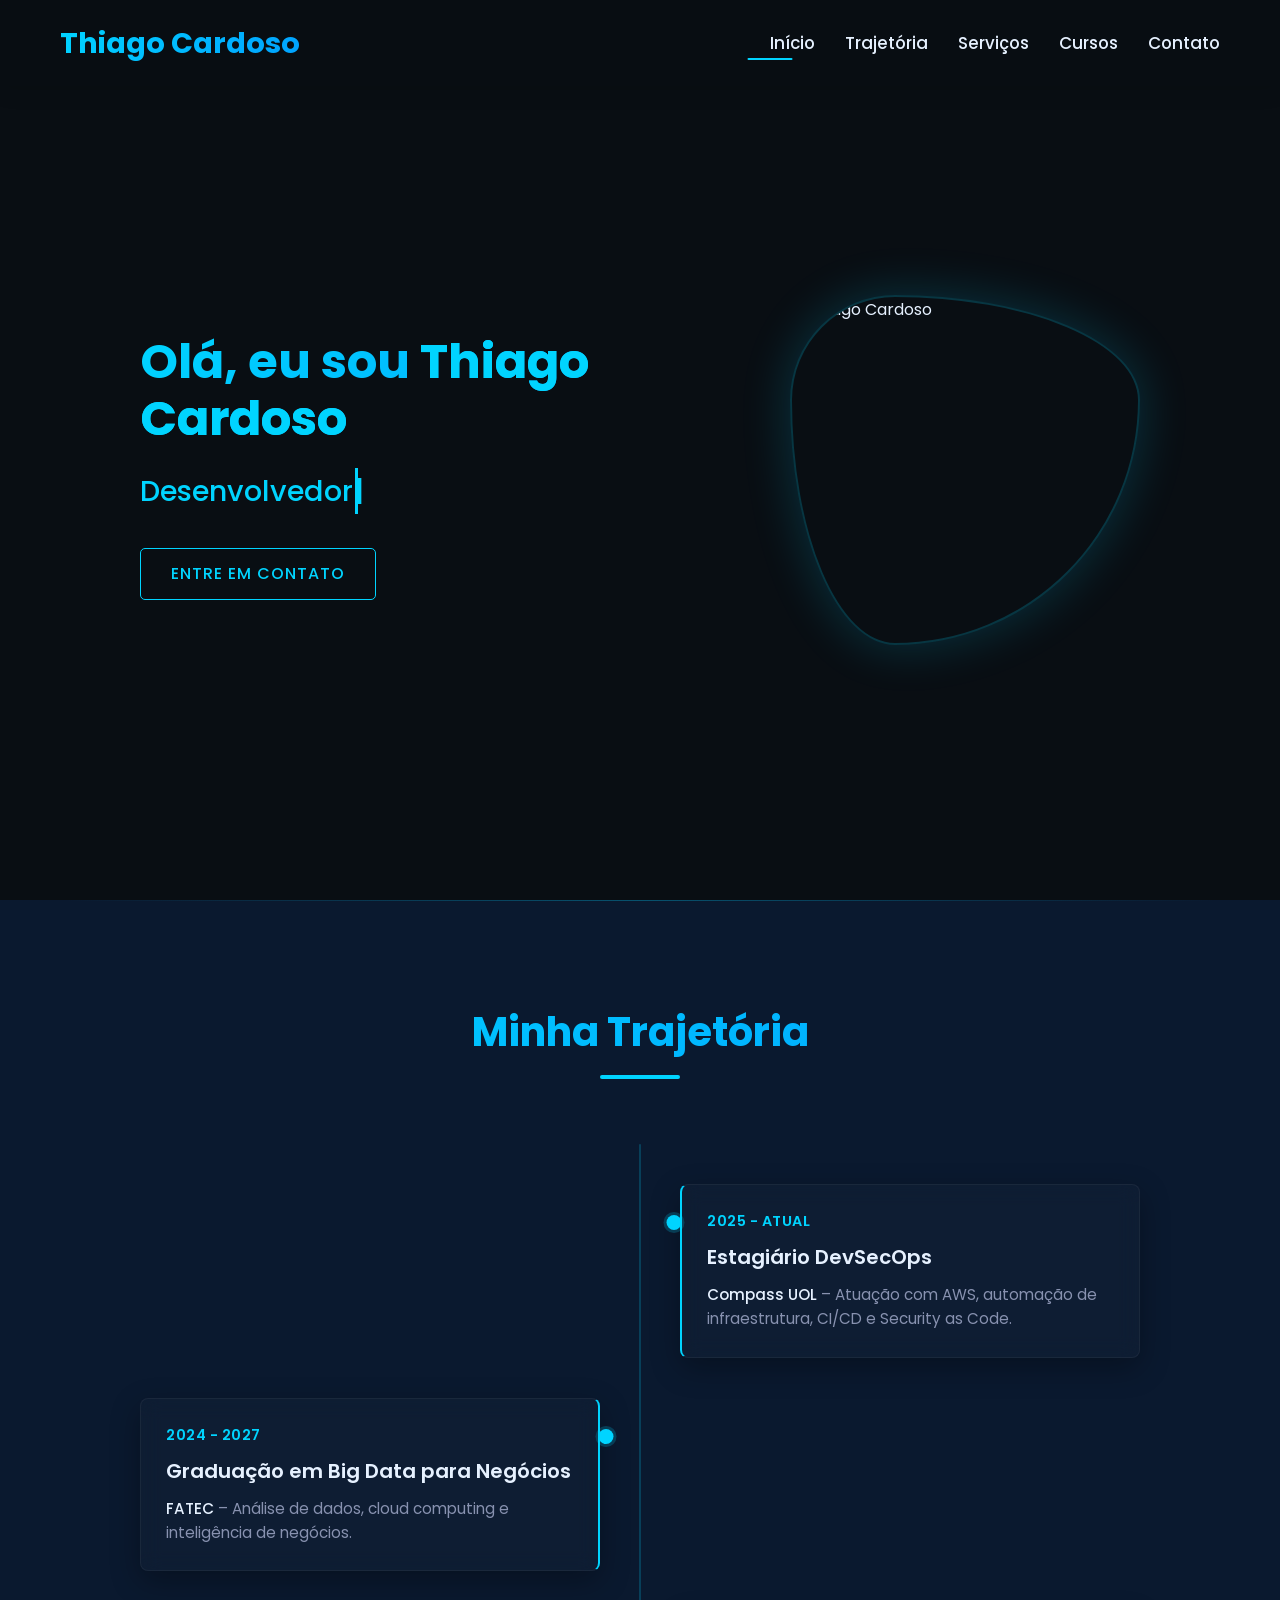
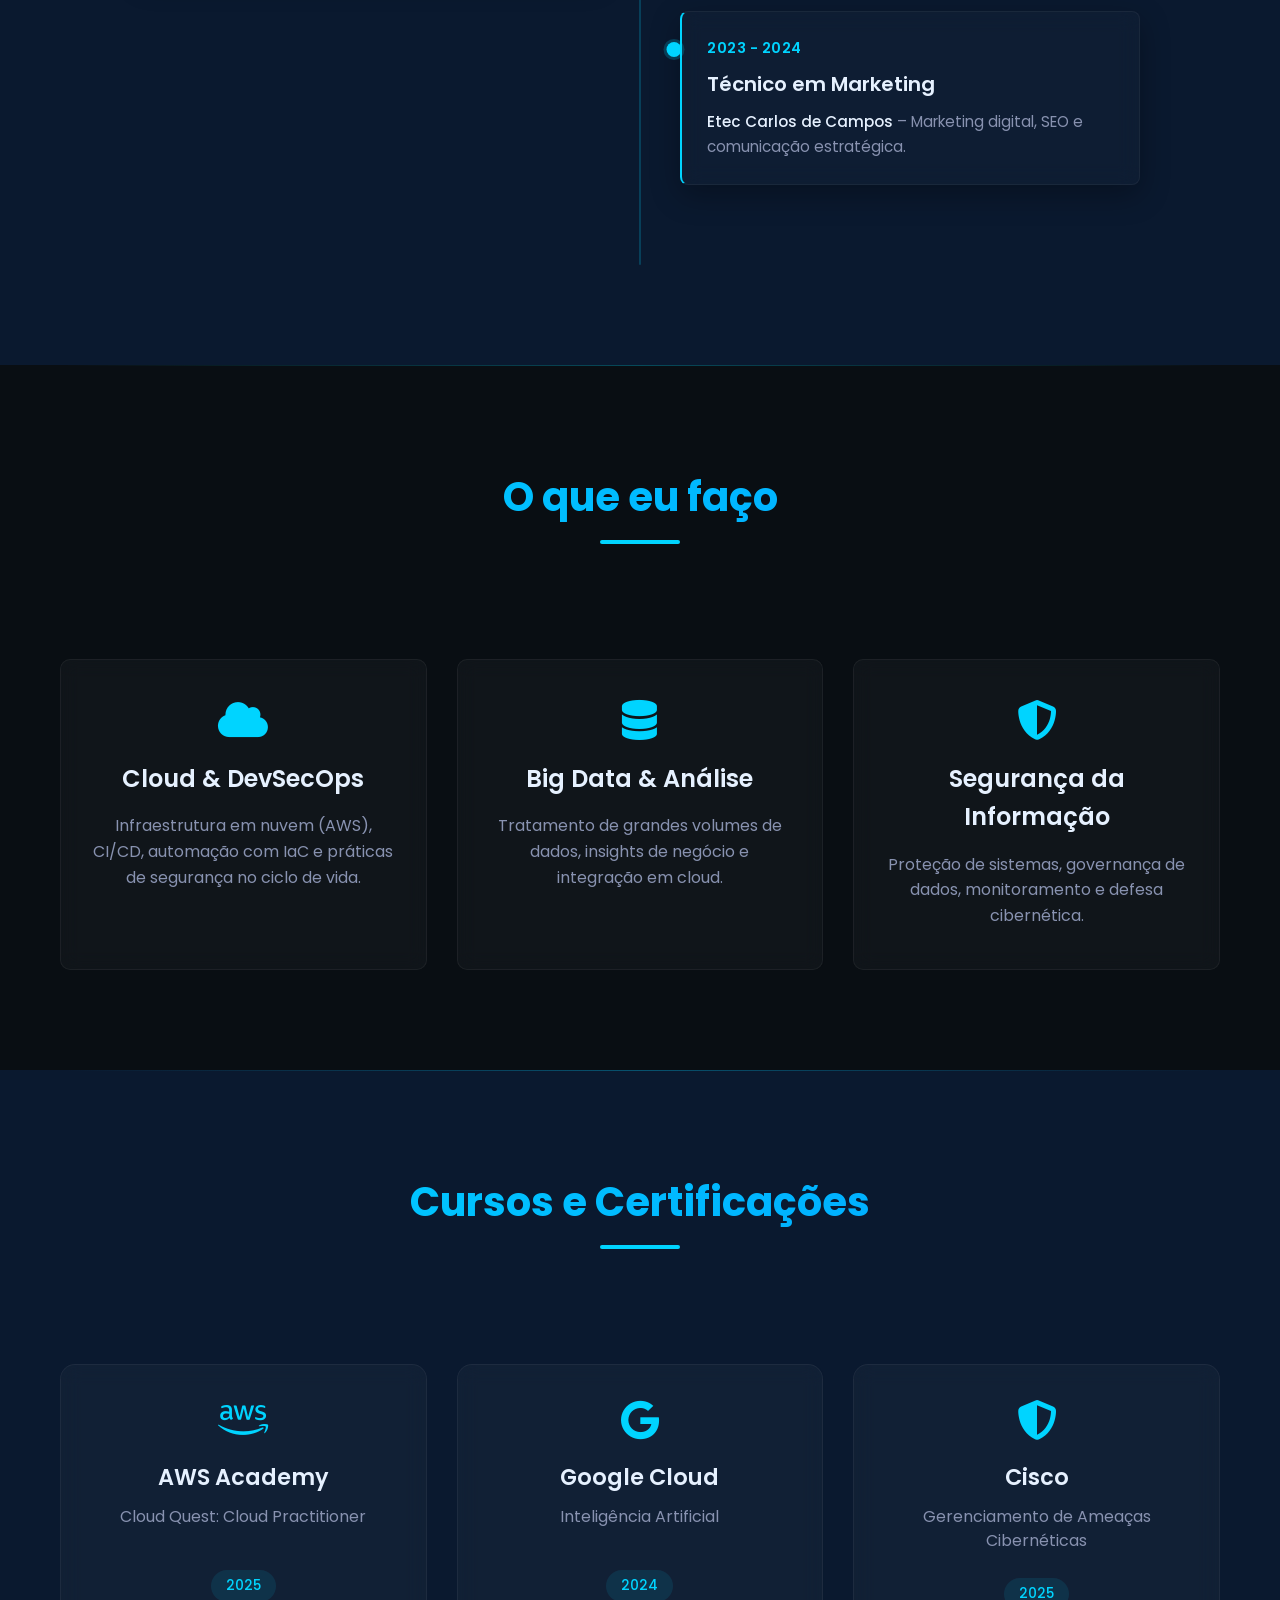
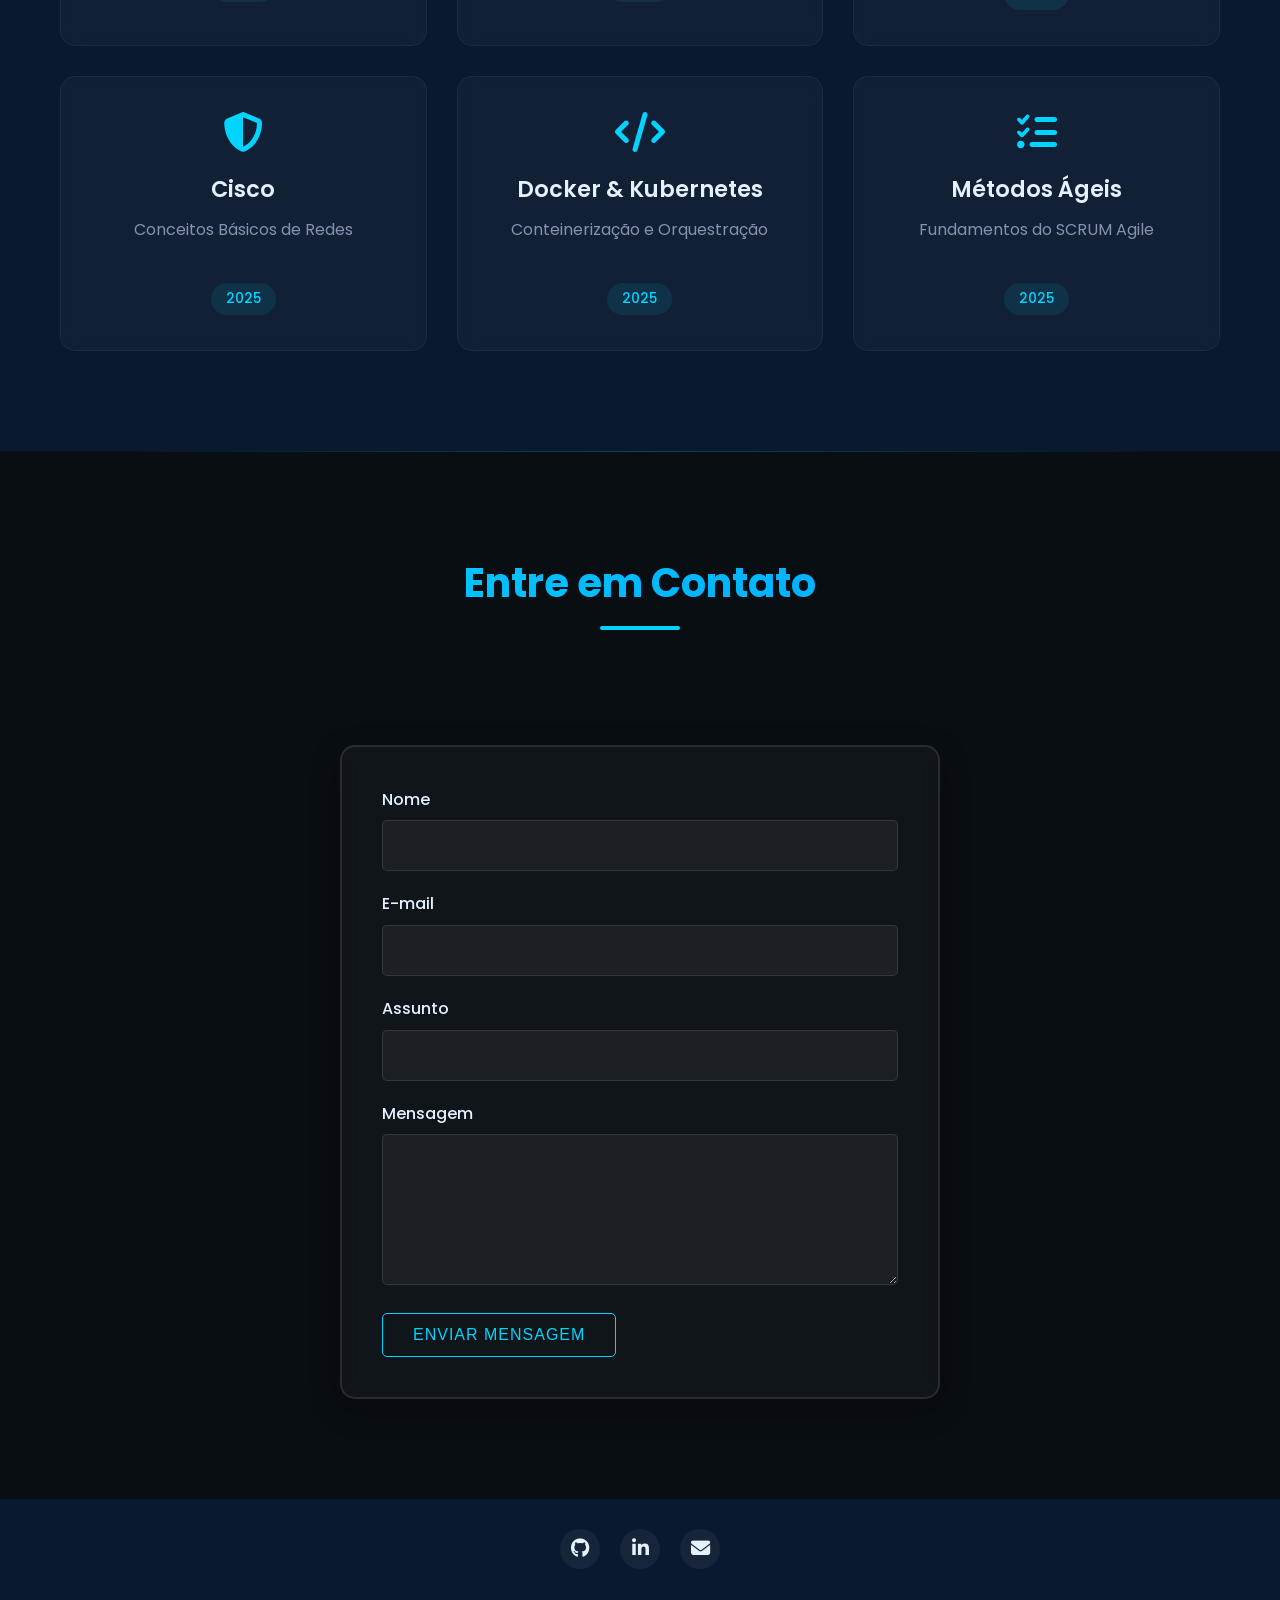
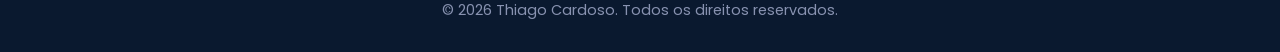
==== commit 32a08985: "fix: update portfolio interactions, photo source, and language toggle" ====
--- a/index_backup.html
+++ b/index_backup.html
@@ -538,12 +538,6 @@
             font-weight: 500;
         }
 
-        .timeline-content:hover {
-            transform: translateY(-5px);
-            box-shadow: 0 15px 30px rgba(0, 0, 0, 0.2);
-            border-color: var(--primary);
-        }
-
         /* Seção Serviços */
         #servicos {
             padding: 120px 0;
@@ -582,15 +576,6 @@
             transition: 0.5s;
         }
 
-        .service-card:hover::before {
-            left: 100%;
-        }
-
-        .service-card:hover {
-            transform: translateY(-10px);
-            box-shadow: 0 15px 35px rgba(0, 0, 0, 0.3);
-            border-color: var(--primary);
-        }
 
         .service-card i {
             font-size: 3rem;
@@ -598,10 +583,6 @@
             margin-bottom: 25px;
             transition: var(--transition);
             display: inline-block;
-        }
-
-        .service-card:hover i {
-            transform: scale(1.2) rotate(5deg);
         }
 
         .service-card h3 {
@@ -657,15 +638,6 @@
             transition: transform 0.3s ease;
         }
 
-        .course-card:hover {
-            transform: translateY(-10px);
-            box-shadow: 0 15px 35px rgba(0, 0, 0, 0.3);
-            border-color: var(--primary);
-        }
-
-        .course-card:hover::before {
-            transform: scaleX(1);
-        }
 
         .course-card i {
             font-size: 2.5rem;
@@ -673,10 +645,6 @@
             margin-bottom: 20px;
             transition: var(--transition);
             display: inline-block;
-        }
-
-        .course-card:hover i {
-            transform: scale(1.1) rotate(5deg);
         }
 
         .course-card h3 {
@@ -703,10 +671,6 @@
             font-weight: 500;
             margin-top: 10px;
             transition: var(--transition);
-        }
-
-        .course-card:hover .course-date {
-            background: rgba(0, 212, 255, 0.2);
         }
 
         /* Seção Contato */
